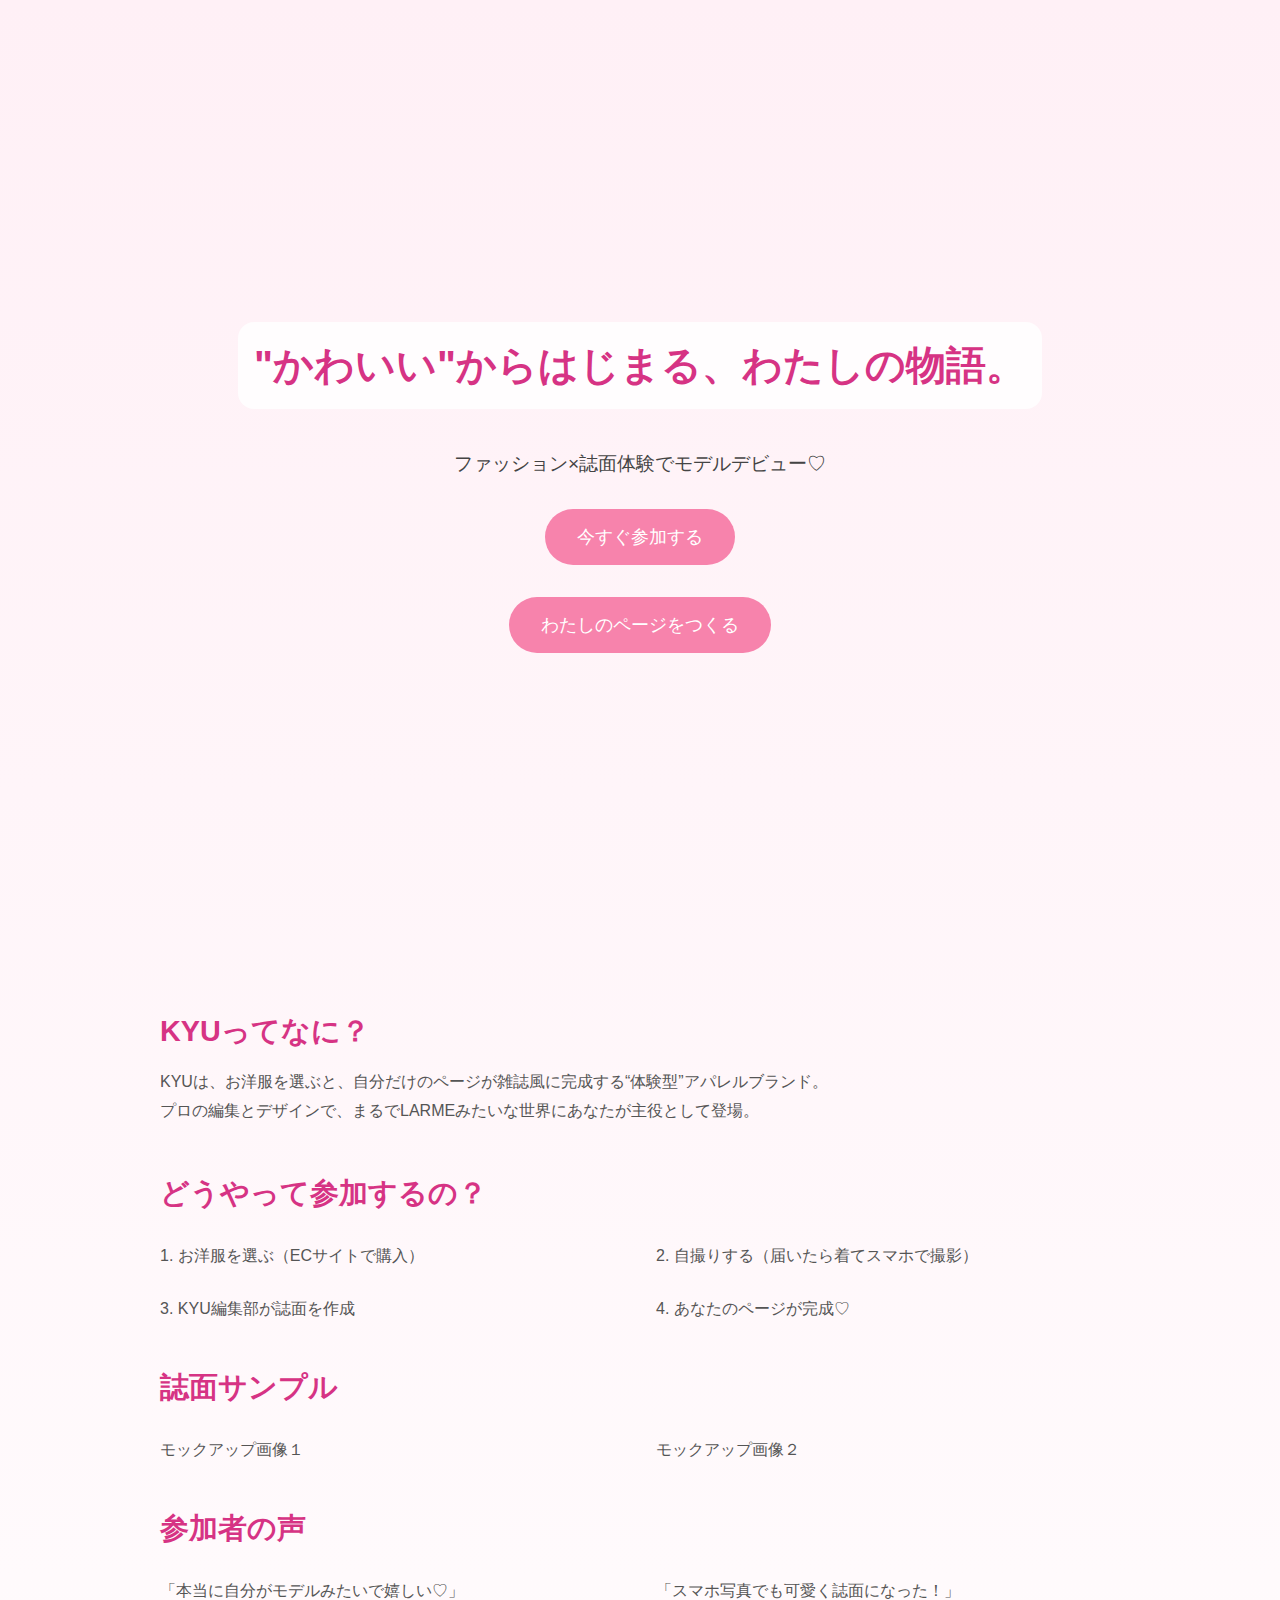
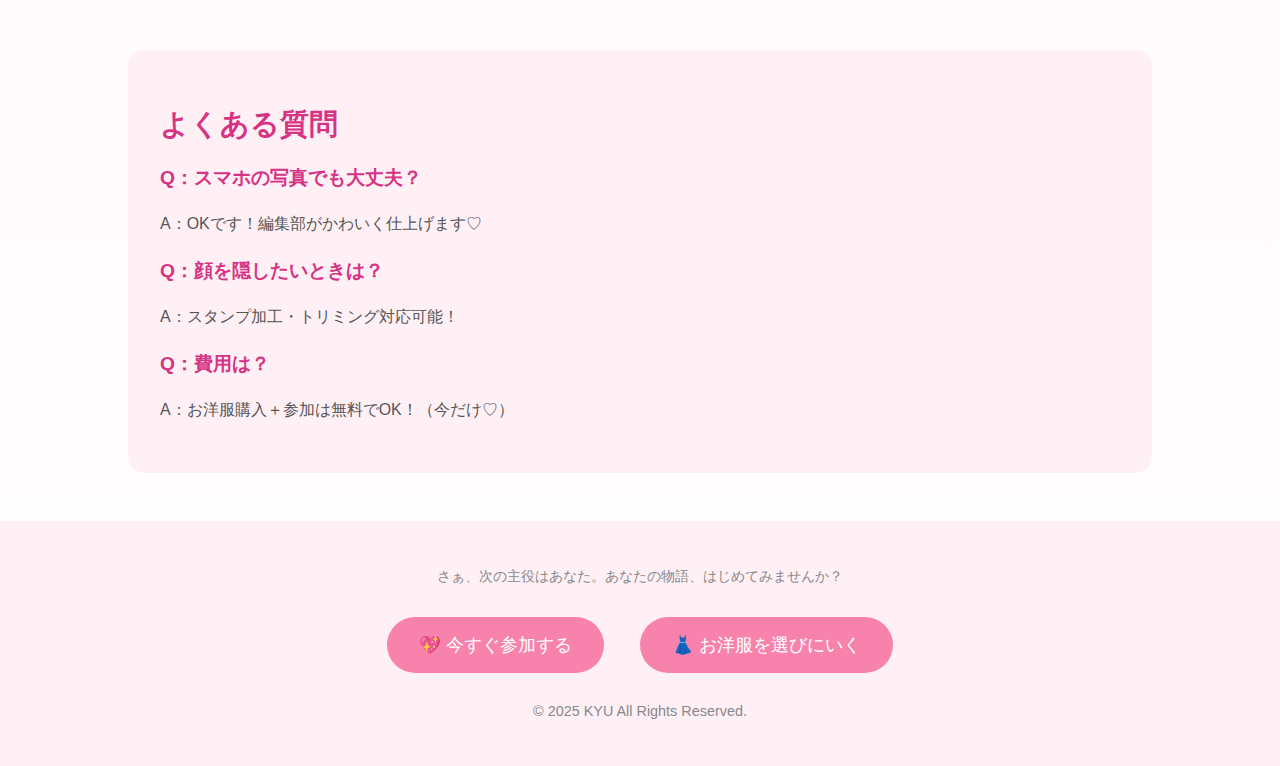
==== index.html @ 5ddc17de "Update index.html" ====
<!DOCTYPE html>
<html lang="ja">
<head>
  <meta charset="UTF-8" />
  <meta name="viewport" content="width=device-width, initial-scale=1.0" />
  <title>KYU - かわいいからはじまる、わたしの物語</title>
  <style>
    body {
      margin: 0;
      font-family: 'Hiragino Maru Gothic ProN', 'Yu Gothic', sans-serif;
      background: linear-gradient(to bottom, #fff0f6, #ffffff);
      color: #555;
    }
    header {
      background: url('https://your-image-url.com/header.jpg') no-repeat center/cover;
      height: 100vh;
      display: flex;
      flex-direction: column;
      justify-content: center;
      align-items: center;
      text-align: center;
      padding: 2rem;
    }
    header h1 {
      font-size: 2.5rem;
      color: #d63384;
      background: rgba(255,255,255,0.8);
      padding: 1rem;
      border-radius: 1rem;
    }
    header p {
      font-size: 1.2rem;
      color: #444;
      margin: 1rem 0;
    }
    .cta-button {
      background: #f783ac;
      border: none;
      color: white;
      font-size: 1.1rem;
      padding: 1rem 2rem;
      border-radius: 30px;
      cursor: pointer;
      margin: 1rem;
    }
    section {
      max-width: 960px;
      margin: 3rem auto;
      padding: 0 1rem;
    }
    section h2 {
      font-size: 1.8rem;
      color: #d63384;
      margin-bottom: 1rem;
    }
    section p {
      line-height: 1.8;
    }
    .steps, .gallery, .voice {
      display: grid;
      grid-template-columns: 1fr 1fr;
      gap: 2rem;
      margin-top: 2rem;
    }
    .faq {
      background: #fff0f6;
      padding: 2rem;
      border-radius: 1rem;
    }
    .faq h3 {
      font-size: 1.2rem;
      color: #d63384;
    }
    footer {
      background: #fff0f6;
      text-align: center;
      padding: 2rem;
      font-size: 0.9rem;
      color: #888;
    }
  </style>
</head>
<body>
  <header>
    <h1>"かわいい"からはじまる、わたしの物語。</h1>
    <p>ファッション×誌面体験でモデルデビュー♡</p>
    <button class="cta-button">今すぐ参加する</button>
    <button class="cta-button">わたしのページをつくる</button>
  </header>

  <section>
    <h2>KYUってなに？</h2>
    <p>KYUは、お洋服を選ぶと、自分だけのページが雑誌風に完成する“体験型”アパレルブランド。<br>
    プロの編集とデザインで、まるでLARMEみたいな世界にあなたが主役として登場。</p>
  </section>

  <section>
    <h2>どうやって参加するの？</h2>
    <div class="steps">
      <div>1. お洋服を選ぶ（ECサイトで購入）</div>
      <div>2. 自撮りする（届いたら着てスマホで撮影）</div>
      <div>3. KYU編集部が誌面を作成</div>
      <div>4. あなたのページが完成♡</div>
    </div>
  </section>

  <section>
    <h2>誌面サンプル</h2>
    <div class="gallery">
      <div>モックアップ画像１</div>
      <div>モックアップ画像２</div>
    </div>
  </section>

  <section>
    <h2>参加者の声</h2>
    <div class="voice">
      <div>「本当に自分がモデルみたいで嬉しい♡」</div>
      <div>「スマホ写真でも可愛く誌面になった！」</div>
    </div>
  </section>

  <section class="faq">
    <h2>よくある質問</h2>
    <h3>Q：スマホの写真でも大丈夫？</h3>
    <p>A：OKです！編集部がかわいく仕上げます♡</p>
    <h3>Q：顔を隠したいときは？</h3>
    <p>A：スタンプ加工・トリミング対応可能！</p>
    <h3>Q：費用は？</h3>
    <p>A：お洋服購入＋参加は無料でOK！（今だけ♡）</p>
  </section>

  <footer>
    <p>さぁ、次の主役はあなた。あなたの物語、はじめてみませんか？</p>
    <button class="cta-button">💖 今すぐ参加する</button>
    <button class="cta-button">👗 お洋服を選びにいく</button>
    <p>&copy; 2025 KYU All Rights Reserved.</p>
  </footer>
</body>
</html>
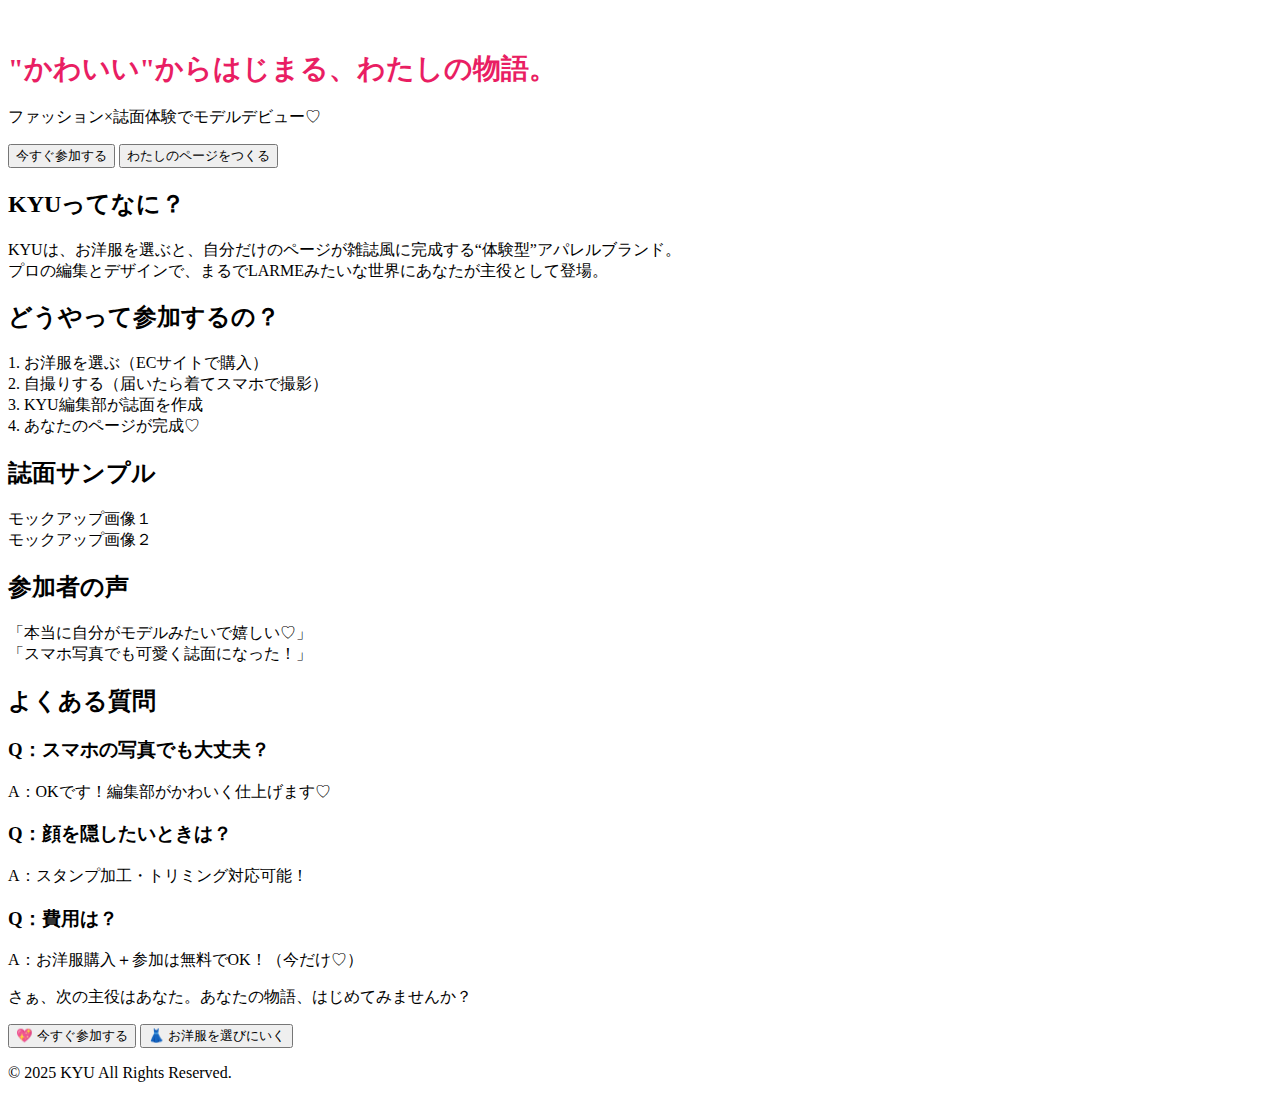
==== commit b660e887: "Update index.html" ====
--- a/index.html
+++ b/index.html
@@ -5,80 +5,52 @@
   <meta name="viewport" content="width=device-width, initial-scale=1.0" />
   <title>KYU - かわいいからはじまる、わたしの物語</title>
   <style>
-    body {
-      margin: 0;
-      font-family: 'Hiragino Maru Gothic ProN', 'Yu Gothic', sans-serif;
-      background: linear-gradient(to bottom, #fff0f6, #ffffff);
-      color: #555;
-    }
-    header {
-      background: url('https://your-image-url.com/header.jpg') no-repeat center/cover;
-      height: 100vh;
-      display: flex;
-      flex-direction: column;
-      justify-content: center;
-      align-items: center;
-      text-align: center;
-      padding: 2rem;
-    }
-    header h1 {
-      font-size: 2.5rem;
-      color: #d63384;
-      background: rgba(255,255,255,0.8);
-      padding: 1rem;
-      border-radius: 1rem;
-    }
-    header p {
-      font-size: 1.2rem;
-      color: #444;
-      margin: 1rem 0;
-    }
-    .cta-button {
-      background: #f783ac;
-      border: none;
-      color: white;
-      font-size: 1.1rem;
-      padding: 1rem 2rem;
-      border-radius: 30px;
-      cursor: pointer;
-      margin: 1rem;
-    }
-    section {
-      max-width: 960px;
-      margin: 3rem auto;
-      padding: 0 1rem;
-    }
-    section h2 {
-      font-size: 1.8rem;
-      color: #d63384;
-      margin-bottom: 1rem;
-    }
-    section p {
-      line-height: 1.8;
-    }
-    .steps, .gallery, .voice {
-      display: grid;
-      grid-template-columns: 1fr 1fr;
-      gap: 2rem;
-      margin-top: 2rem;
-    }
-    .faq {
-      background: #fff0f6;
-      padding: 2rem;
-      border-radius: 1rem;
-    }
-    .faq h3 {
-      font-size: 1.2rem;
-      color: #d63384;
-    }
-    footer {
-      background: #fff0f6;
-      text-align: center;
-      padding: 2rem;
-      font-size: 0.9rem;
-      color: #888;
-    }
-  </style>
+   <style>
+  body {
+    background: linear-gradient(to bottom, #ffeef7, #fff);
+    font-family: "Hiragino Maru Gothic ProN", "Noto Sans JP", sans-serif;
+    color: #555;
+    text-align: center;
+    margin: 0;
+    padding: 0;
+  }
+
+  h1 {
+    color: #e91e63;
+    font-size: 28px;
+    margin-top: 50px;
+    font-weight: bold;
+  }
+
+  .subtitle {
+    font-size: 16px;
+    color: #777;
+    margin-bottom: 30px;
+  }
+
+  .button {
+    background-color: #ff87b7;
+    color: white;
+    border: none;
+    border-radius: 25px;
+    padding: 14px 28px;
+    margin: 10px;
+    font-size: 16px;
+    box-shadow: 0 4px 10px rgba(255, 150, 200, 0.4);
+    cursor: pointer;
+    transition: 0.3s ease;
+  }
+
+  .button:hover {
+    background-color: #ffb6d5;
+  }
+
+  .container {
+    padding: 60px 20px;
+  }
+</style>
+
+
 </head>
 <body>
   <header>
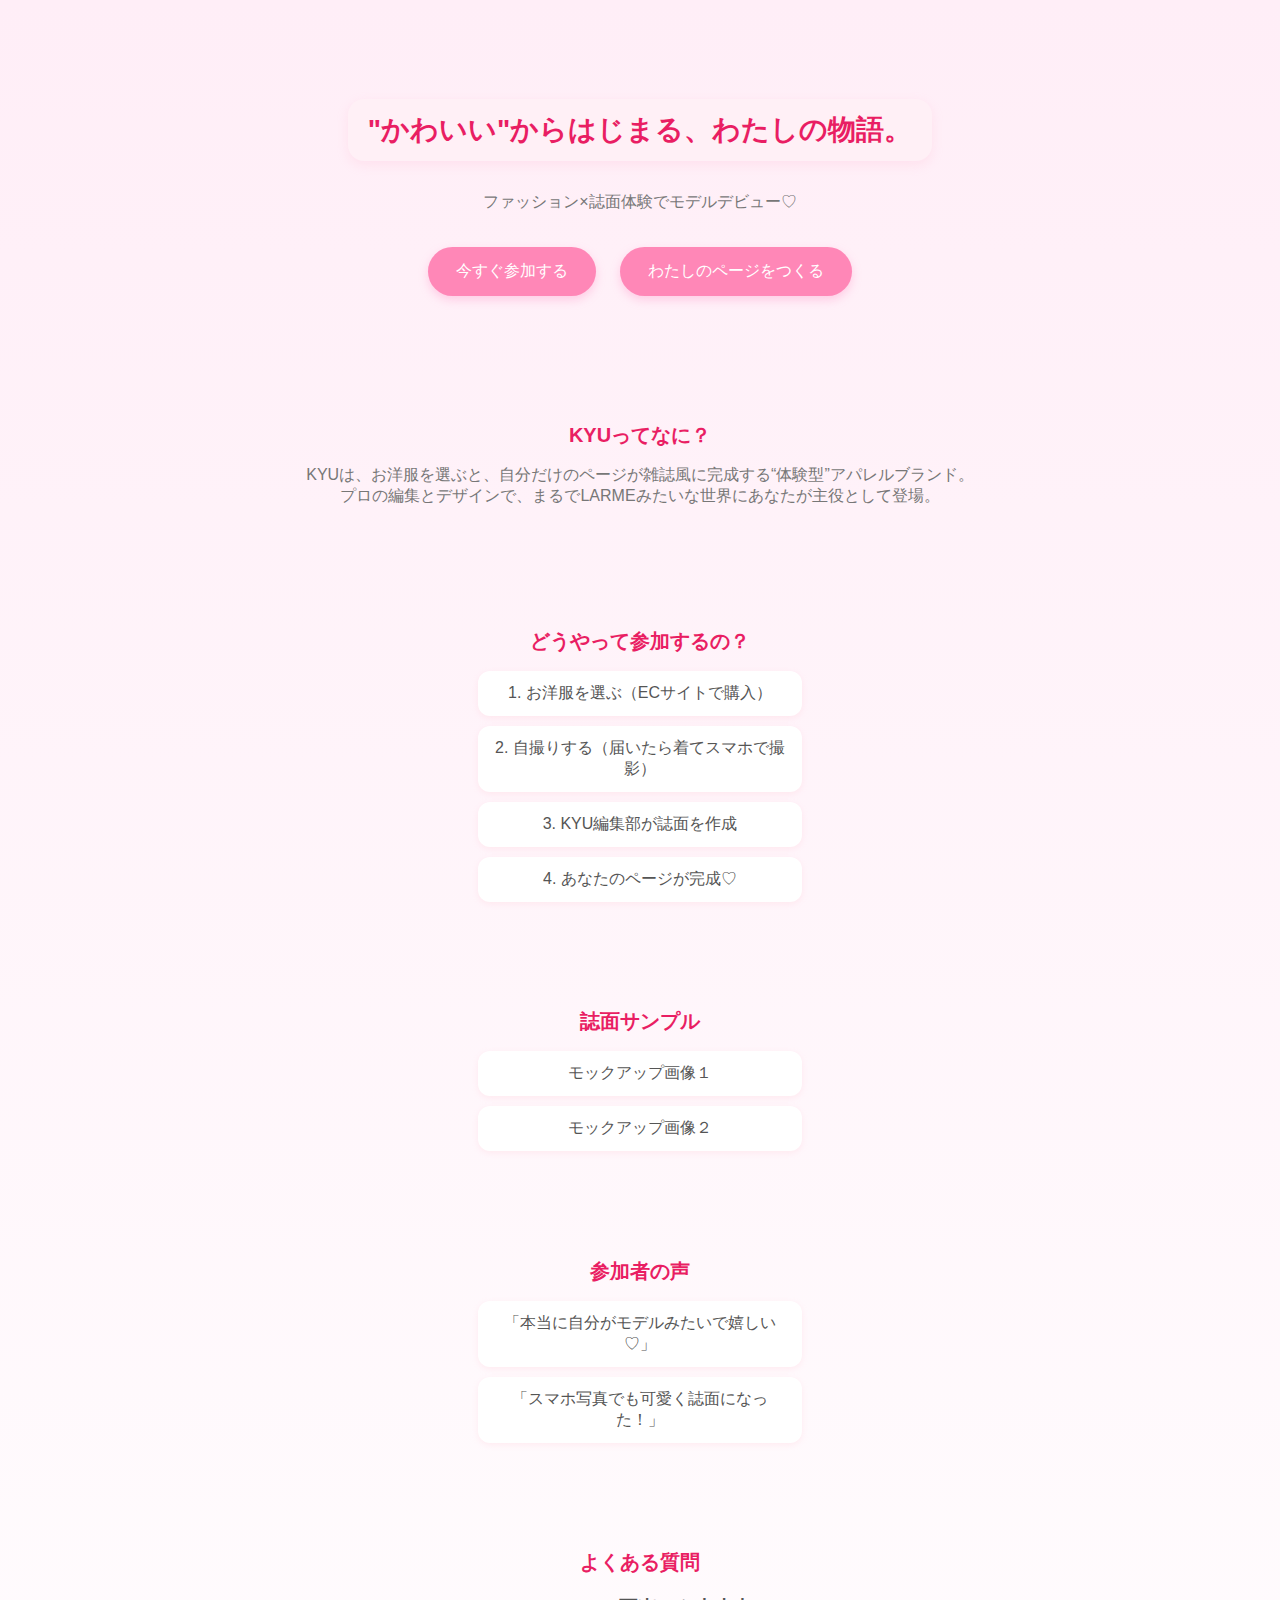
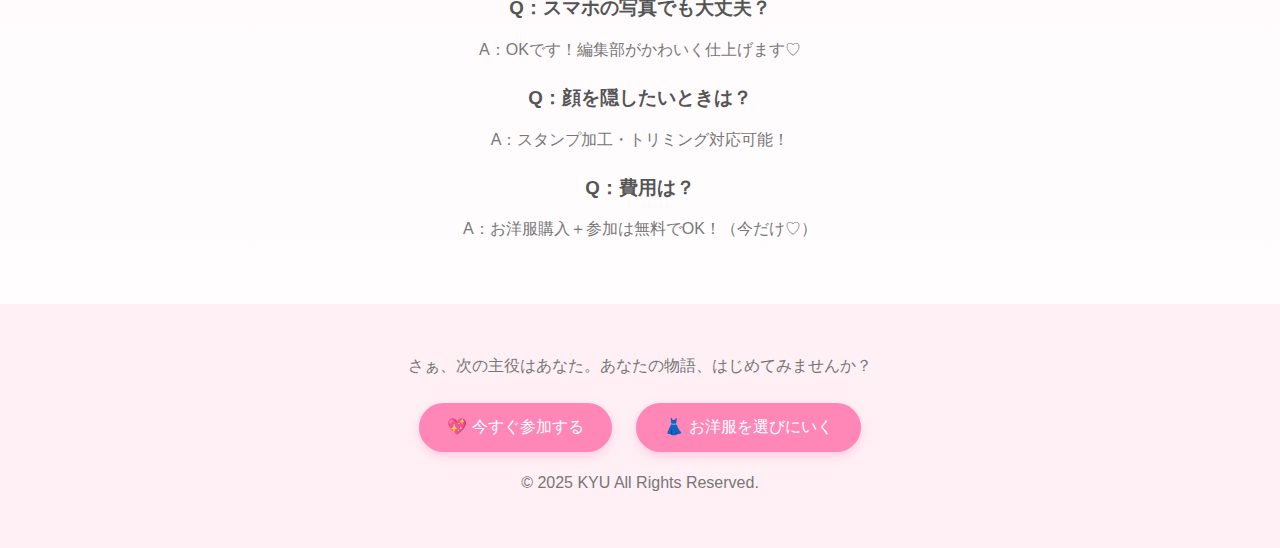
==== commit 5050eb8f: "Update index.html" ====
--- a/index.html
+++ b/index.html
@@ -5,52 +5,82 @@
   <meta name="viewport" content="width=device-width, initial-scale=1.0" />
   <title>KYU - かわいいからはじまる、わたしの物語</title>
   <style>
-   <style>
-  body {
-    background: linear-gradient(to bottom, #ffeef7, #fff);
-    font-family: "Hiragino Maru Gothic ProN", "Noto Sans JP", sans-serif;
-    color: #555;
-    text-align: center;
-    margin: 0;
-    padding: 0;
-  }
+    body {
+      background: linear-gradient(to bottom, #ffeef7, #fff);
+      font-family: "Hiragino Maru Gothic ProN", "Noto Sans JP", sans-serif;
+      color: #555;
+      text-align: center;
+      margin: 0;
+      padding: 0;
+    }
 
-  h1 {
-    color: #e91e63;
-    font-size: 28px;
-    margin-top: 50px;
-    font-weight: bold;
-  }
+    header {
+      padding: 80px 20px 60px;
+    }
 
-  .subtitle {
-    font-size: 16px;
-    color: #777;
-    margin-bottom: 30px;
-  }
+    h1 {
+      color: #e91e63;
+      font-size: 28px;
+      background: #fff0f6;
+      display: inline-block;
+      padding: 12px 20px;
+      border-radius: 16px;
+      box-shadow: 0 4px 12px rgba(255, 170, 200, 0.2);
+    }
 
-  .button {
-    background-color: #ff87b7;
-    color: white;
-    border: none;
-    border-radius: 25px;
-    padding: 14px 28px;
-    margin: 10px;
-    font-size: 16px;
-    box-shadow: 0 4px 10px rgba(255, 150, 200, 0.4);
-    cursor: pointer;
-    transition: 0.3s ease;
-  }
+    p {
+      font-size: 16px;
+      color: #777;
+      margin: 12px 0 24px;
+    }
 
-  .button:hover {
-    background-color: #ffb6d5;
-  }
+    .cta-button {
+      background-color: #ff87b7;
+      color: white;
+      border: none;
+      border-radius: 25px;
+      padding: 14px 28px;
+      margin: 10px;
+      font-size: 16px;
+      box-shadow: 0 4px 10px rgba(255, 150, 200, 0.4);
+      cursor: pointer;
+      transition: 0.3s ease;
+    }
 
-  .container {
-    padding: 60px 20px;
-  }
-</style>
+    .cta-button:hover {
+      background-color: #ffb6d5;
+    }
 
+    section {
+      padding: 40px 20px;
+    }
 
+    h2 {
+      font-size: 20px;
+      color: #e91e63;
+      margin-bottom: 16px;
+    }
+
+    .steps div,
+    .gallery div,
+    .voice div {
+      background: #fff;
+      margin: 10px auto;
+      max-width: 300px;
+      padding: 12px;
+      border-radius: 12px;
+      box-shadow: 0 2px 6px rgba(255, 182, 193, 0.2);
+    }
+
+    footer {
+      background: #fff0f5;
+      padding: 40px 20px;
+    }
+
+    footer p {
+      margin-bottom: 16px;
+    }
+  </style>
 </head>
 <body>
   <header>
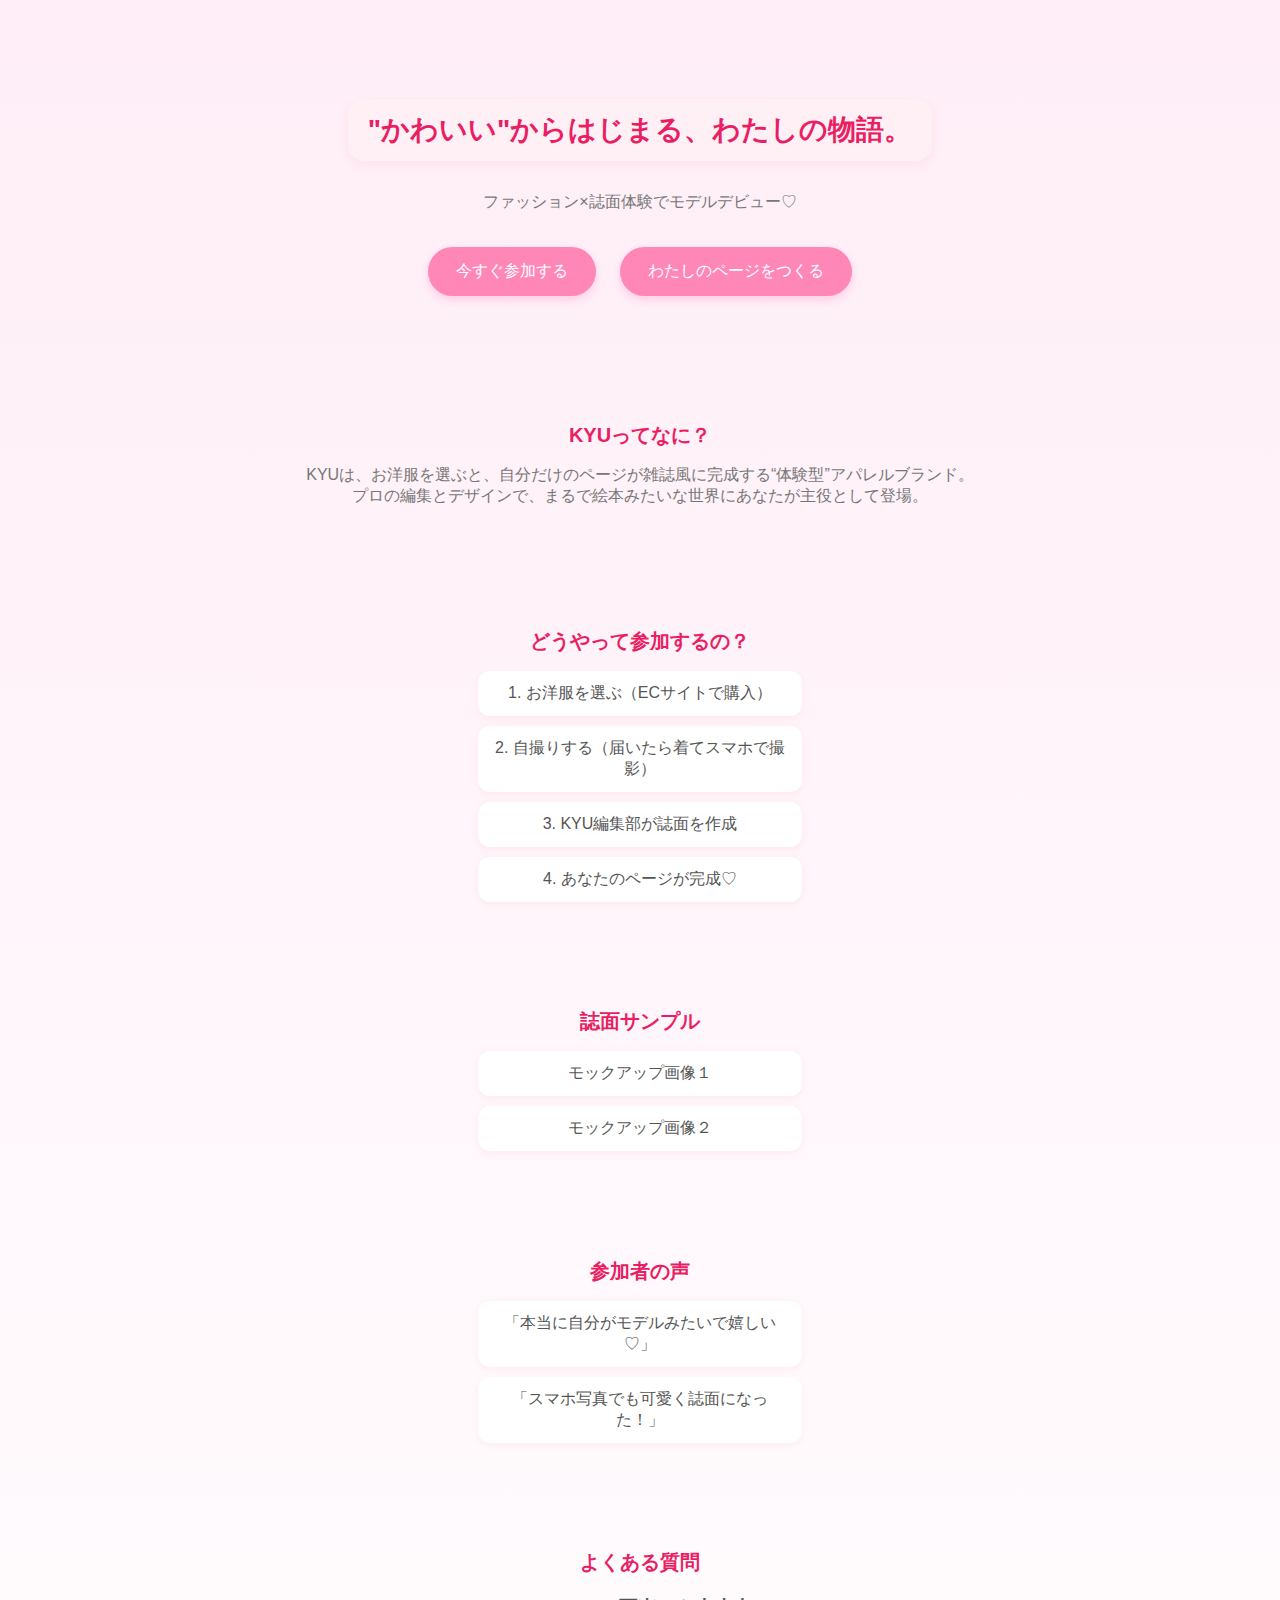
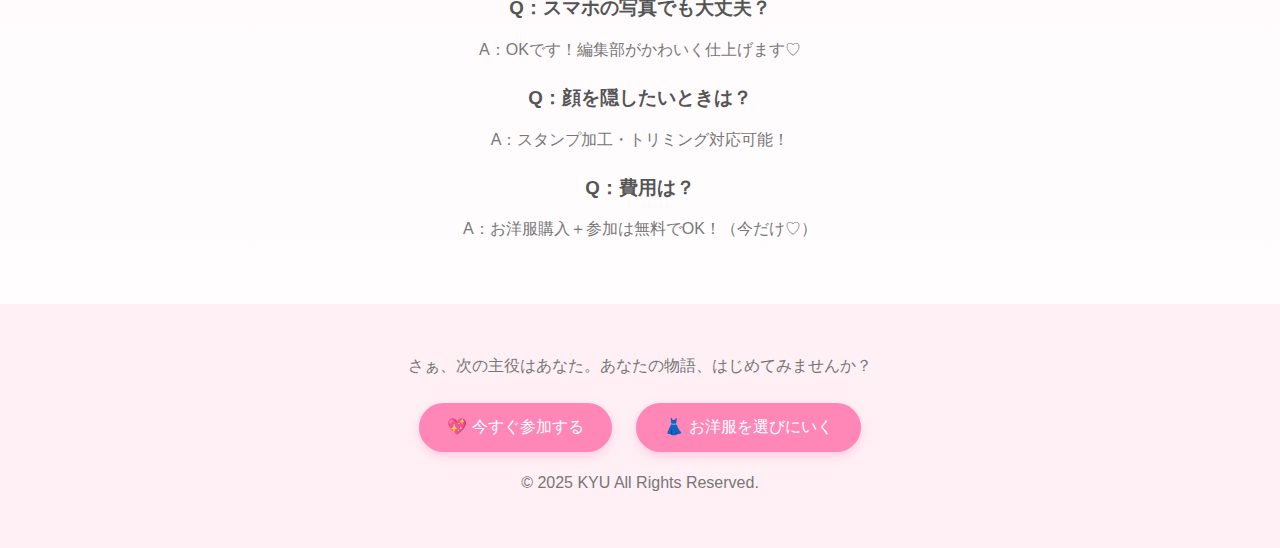
==== commit 69a76f78: "Update index.html" ====
--- a/index.html
+++ b/index.html
@@ -90,11 +90,16 @@
     <button class="cta-button">わたしのページをつくる</button>
   </header>
 
-  <section>
+  <section class="about-section">
+  <div class="about-box">
     <h2>KYUってなに？</h2>
-    <p>KYUは、お洋服を選ぶと、自分だけのページが雑誌風に完成する“体験型”アパレルブランド。<br>
-    プロの編集とデザインで、まるでLARMEみたいな世界にあなたが主役として登場。</p>
-  </section>
+    <p>
+      KYUは、お洋服を選ぶと、自分だけのページが雑誌風に完成する“体験型”アパレルブランド。<br />
+      プロの編集とデザインで、まるで絵本みたいな世界にあなたが主役として登場。
+    </p>
+  </div>
+</section>
+
 
   <section>
     <h2>どうやって参加するの？</h2>
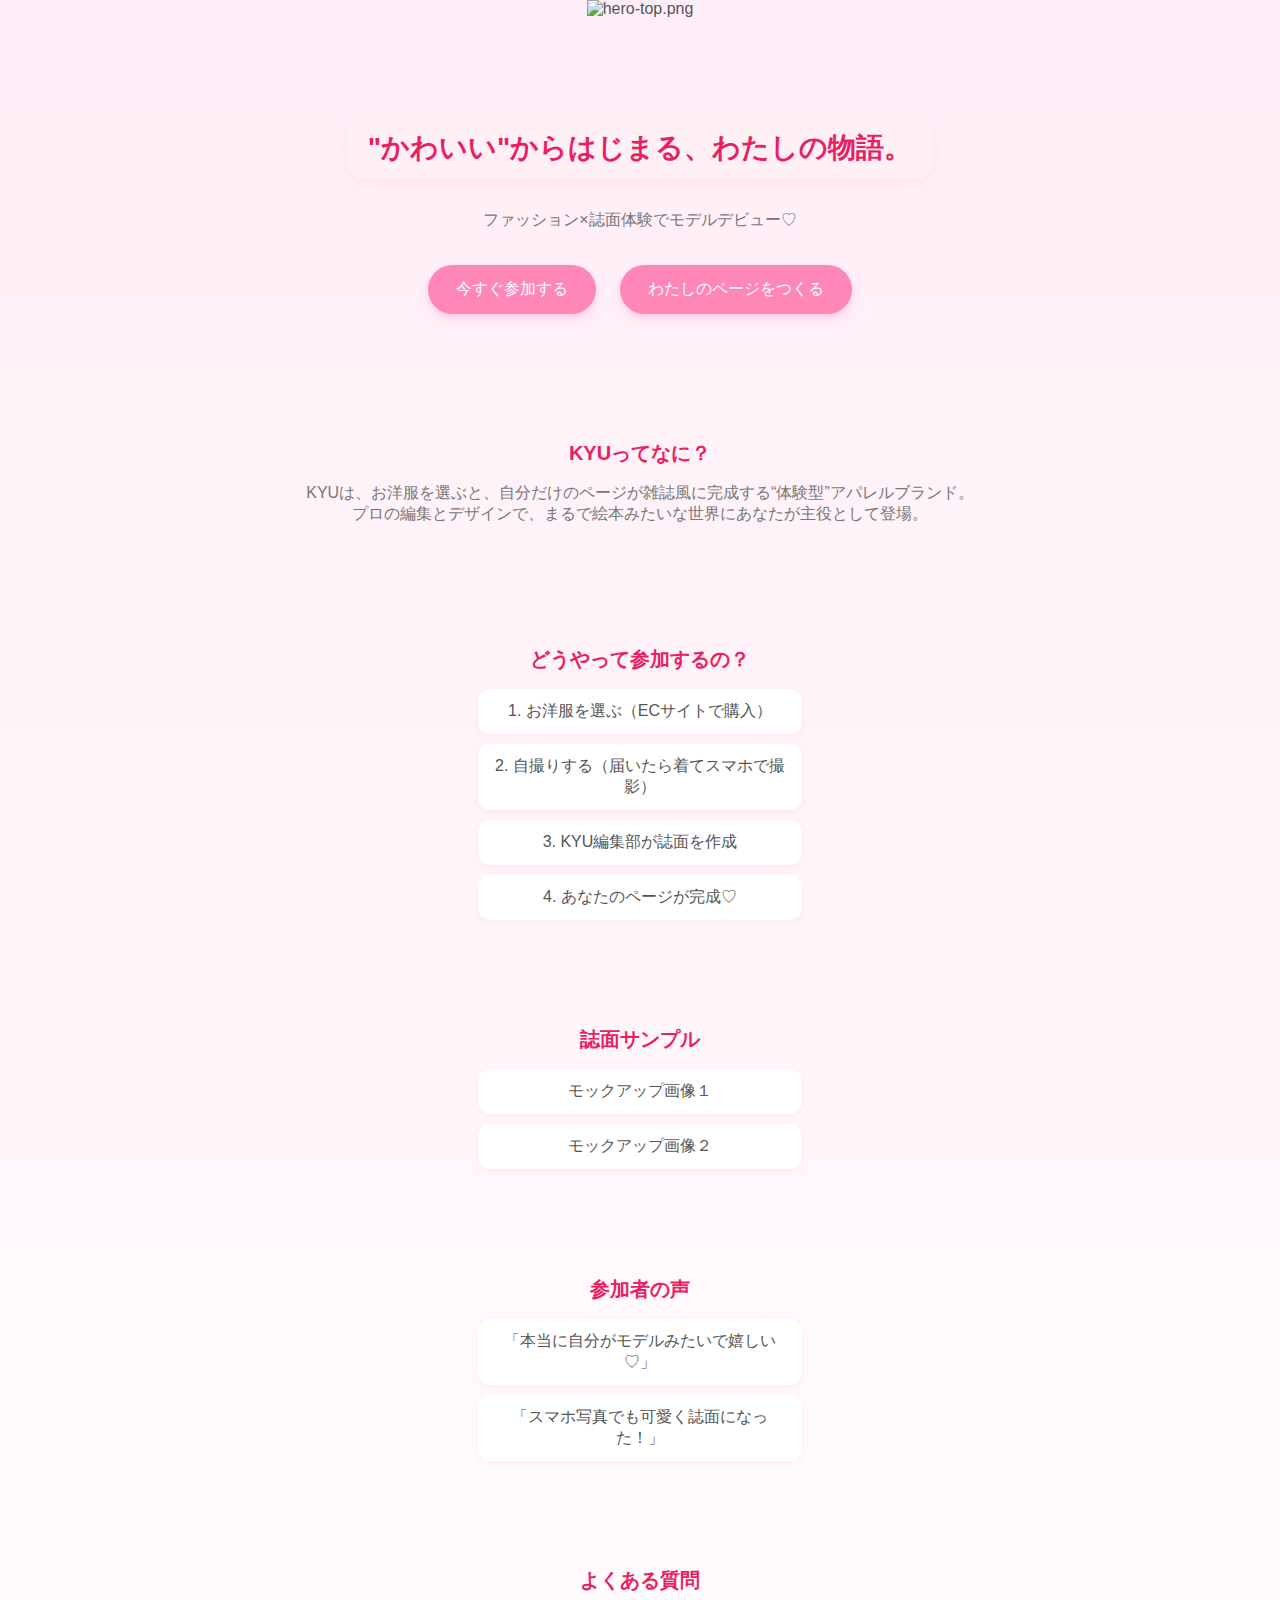
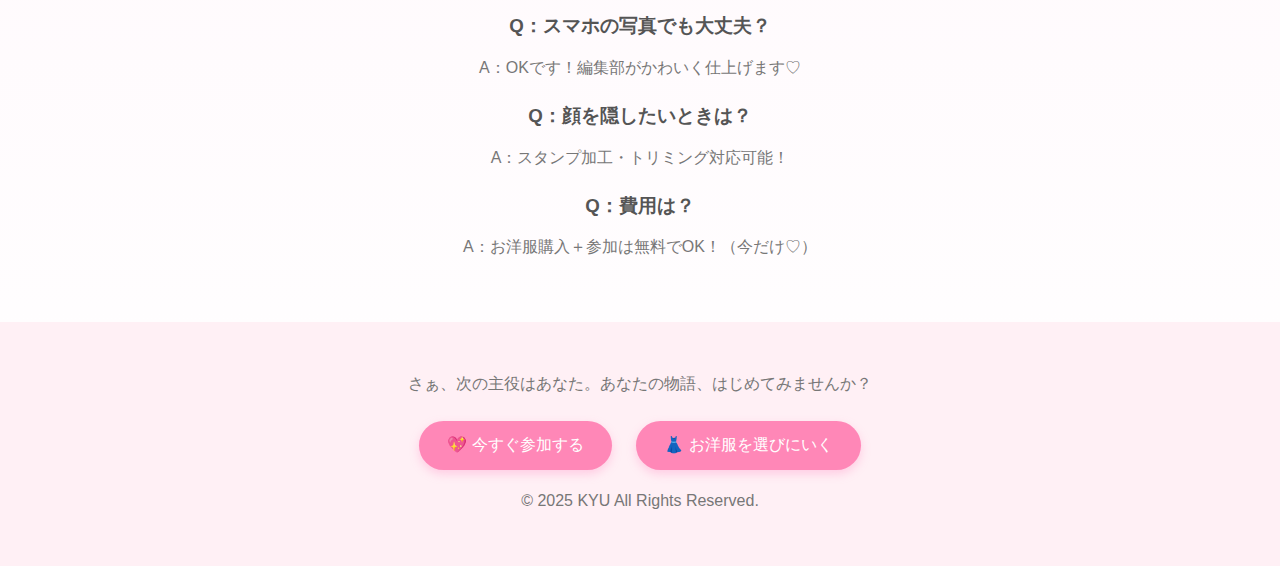
==== commit 087c7458: "Update index.html" ====
--- a/index.html
+++ b/index.html
@@ -83,6 +83,11 @@
   </style>
 </head>
 <body>
+
+<div class="hero-banner">
+  <img src="images/hero-top.png" alt="hero-top.png" class="hero-img">
+</div>
+
   <header>
     <h1>"かわいい"からはじまる、わたしの物語。</h1>
     <p>ファッション×誌面体験でモデルデビュー♡</p>
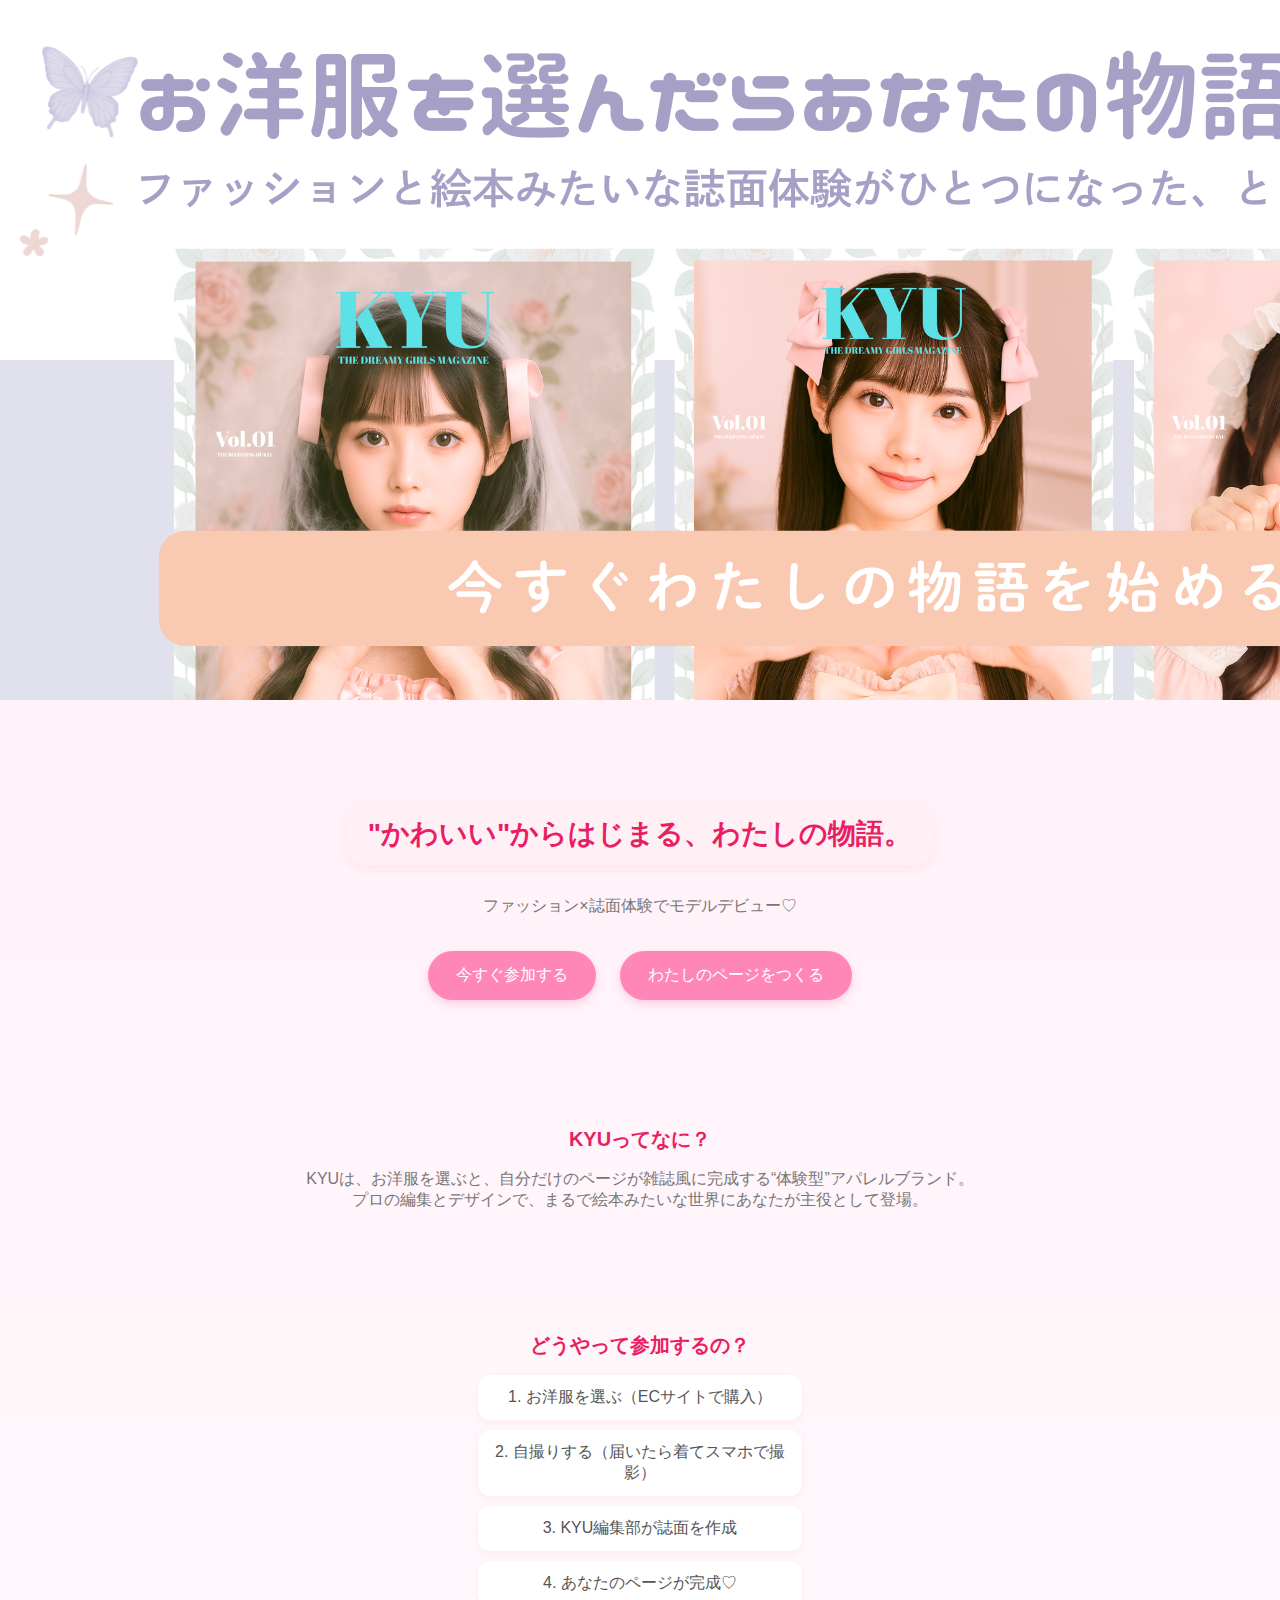
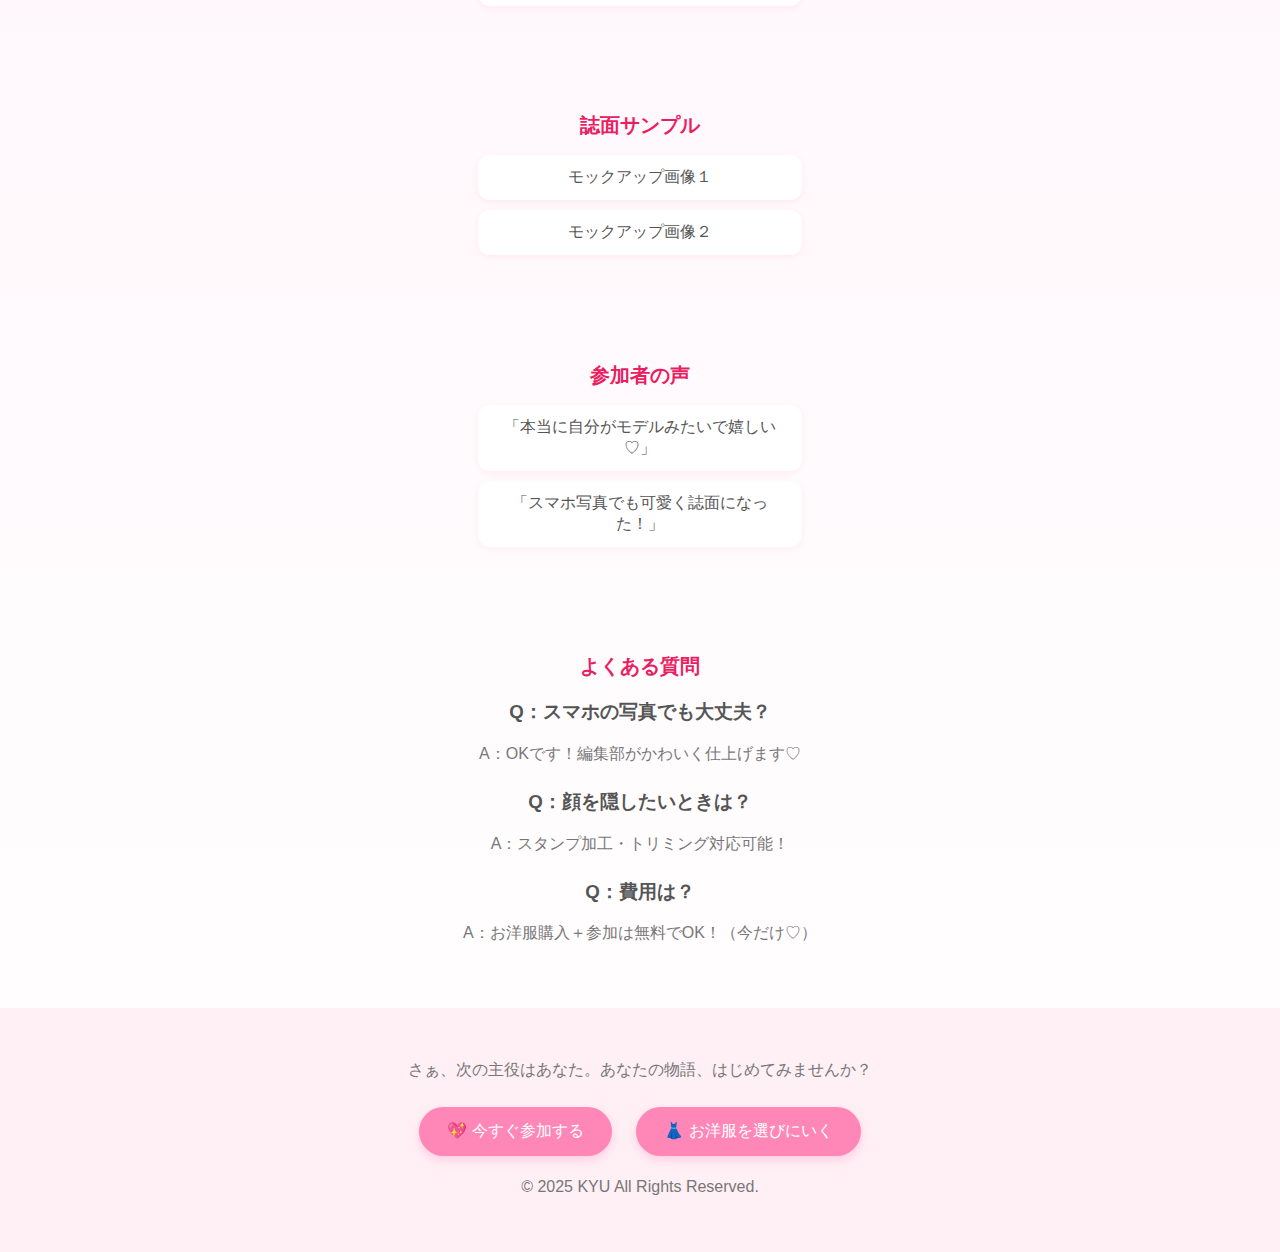
==== commit 5d552bcf: "Update index.html" ====
--- a/index.html
+++ b/index.html
@@ -85,8 +85,7 @@
 <body>
 
 <div class="hero-banner">
-  <img src="images/hero-top.png" alt="hero-top.png" class="hero-img">
-</div>
+ <img src="hero-top.png" alt="お洋服を選んだらあなたの物語が始まる" class="hero-img">
 
   <header>
     <h1>"かわいい"からはじまる、わたしの物語。</h1>
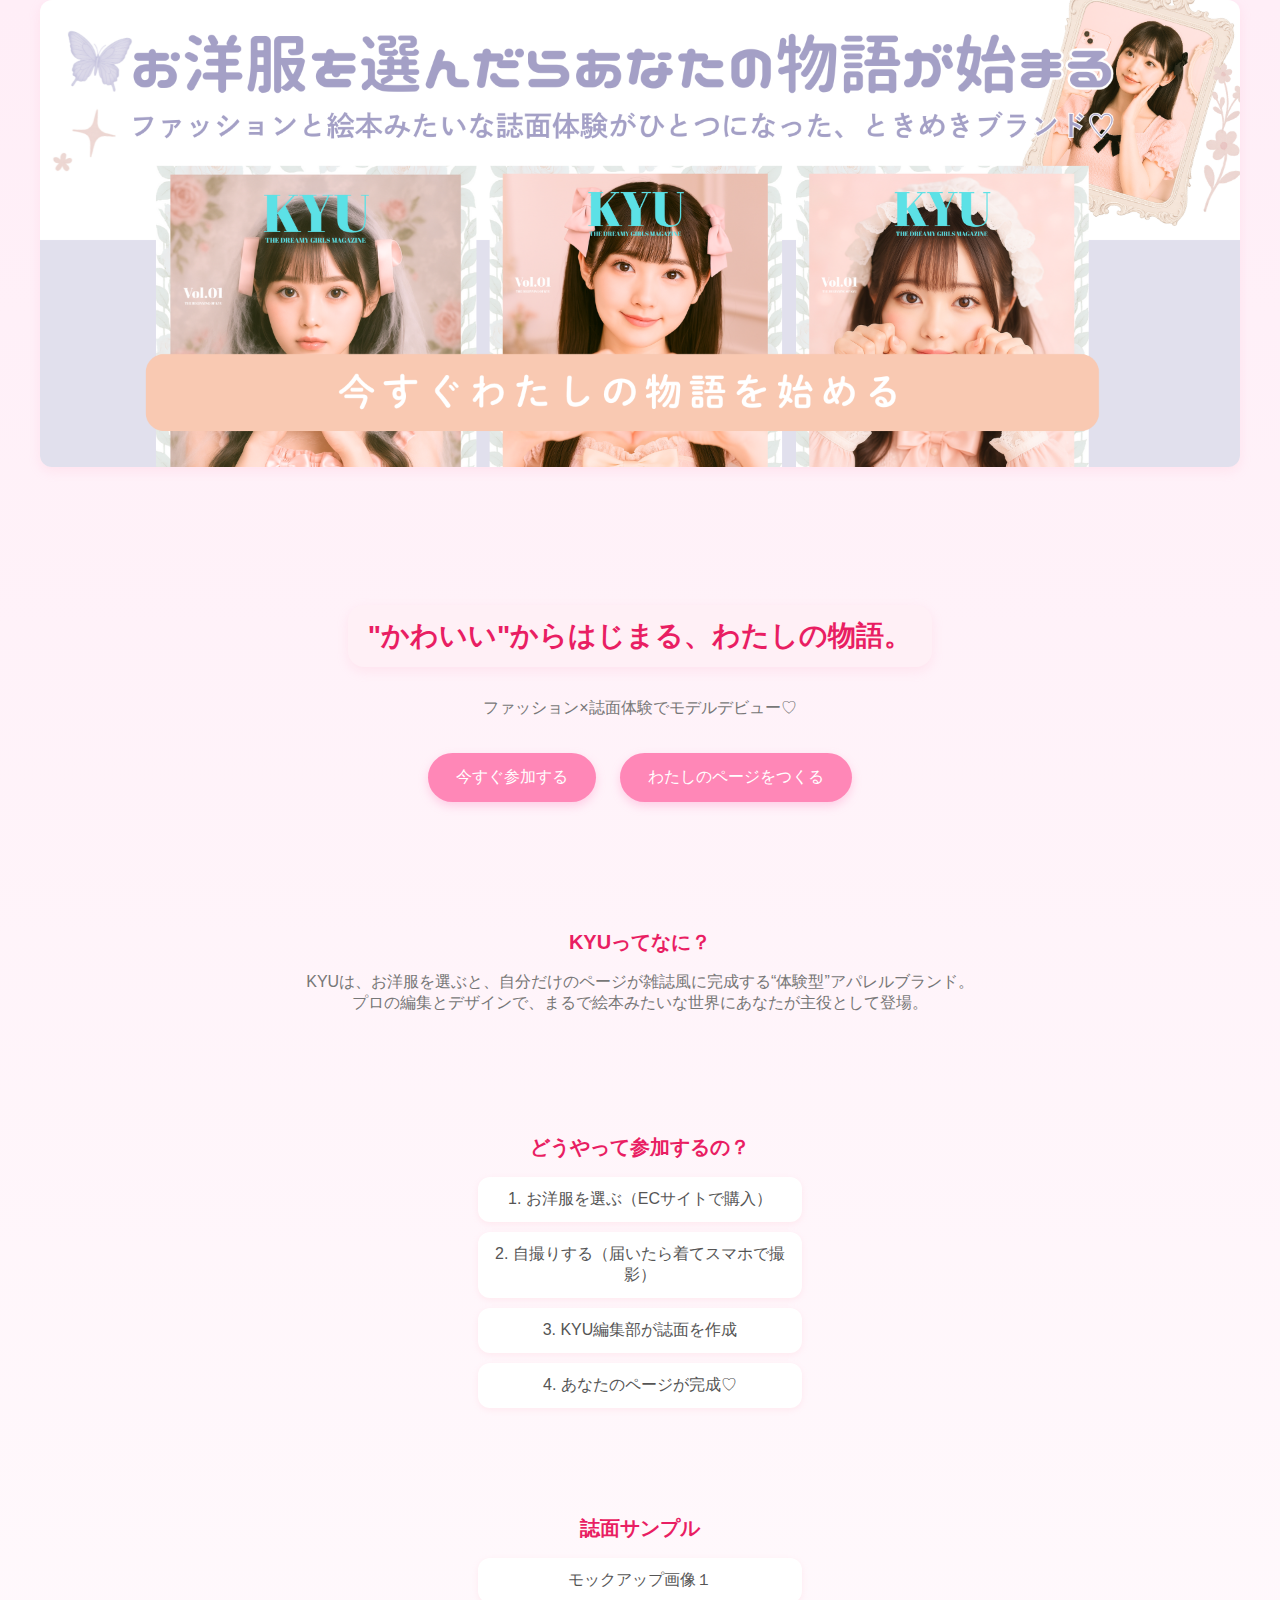
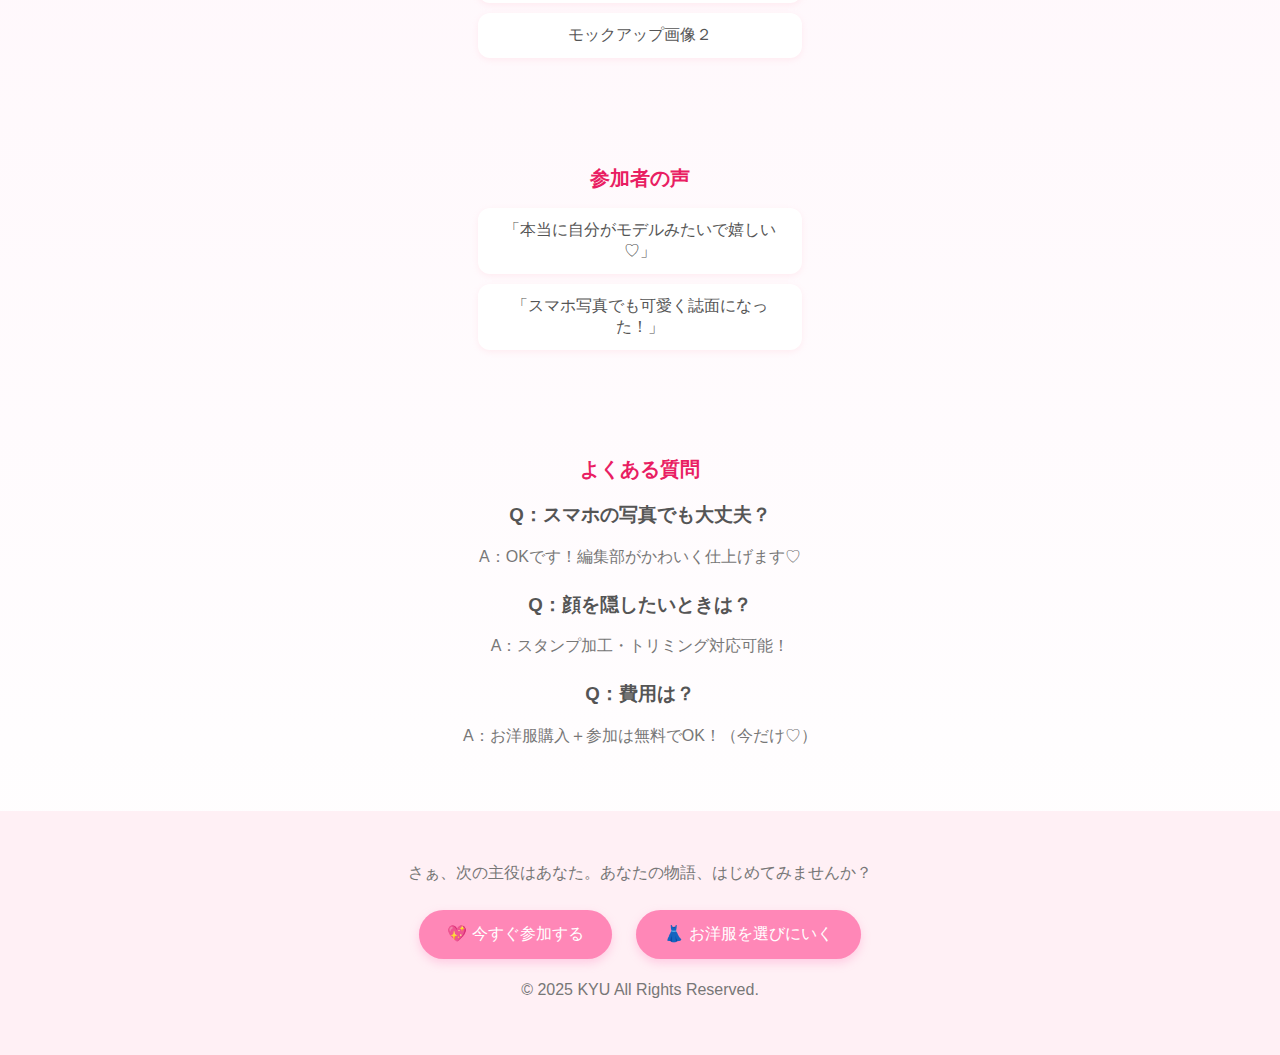
==== commit b51e4cd6: "Update index.html" ====
--- a/index.html
+++ b/index.html
@@ -5,6 +5,17 @@
   <meta name="viewport" content="width=device-width, initial-scale=1.0" />
   <title>KYU - かわいいからはじまる、わたしの物語</title>
   <style>
+
+.hero-img {
+  width: 100%;
+  max-width: 1200px;
+  height: auto;
+  display: block;
+  margin: 0 auto 40px;
+  border-radius: 12px;
+  box-shadow: 0 4px 12px rgba(255, 170, 200, 0.2);
+}
+
     body {
       background: linear-gradient(to bottom, #ffeef7, #fff);
       font-family: "Hiragino Maru Gothic ProN", "Noto Sans JP", sans-serif;
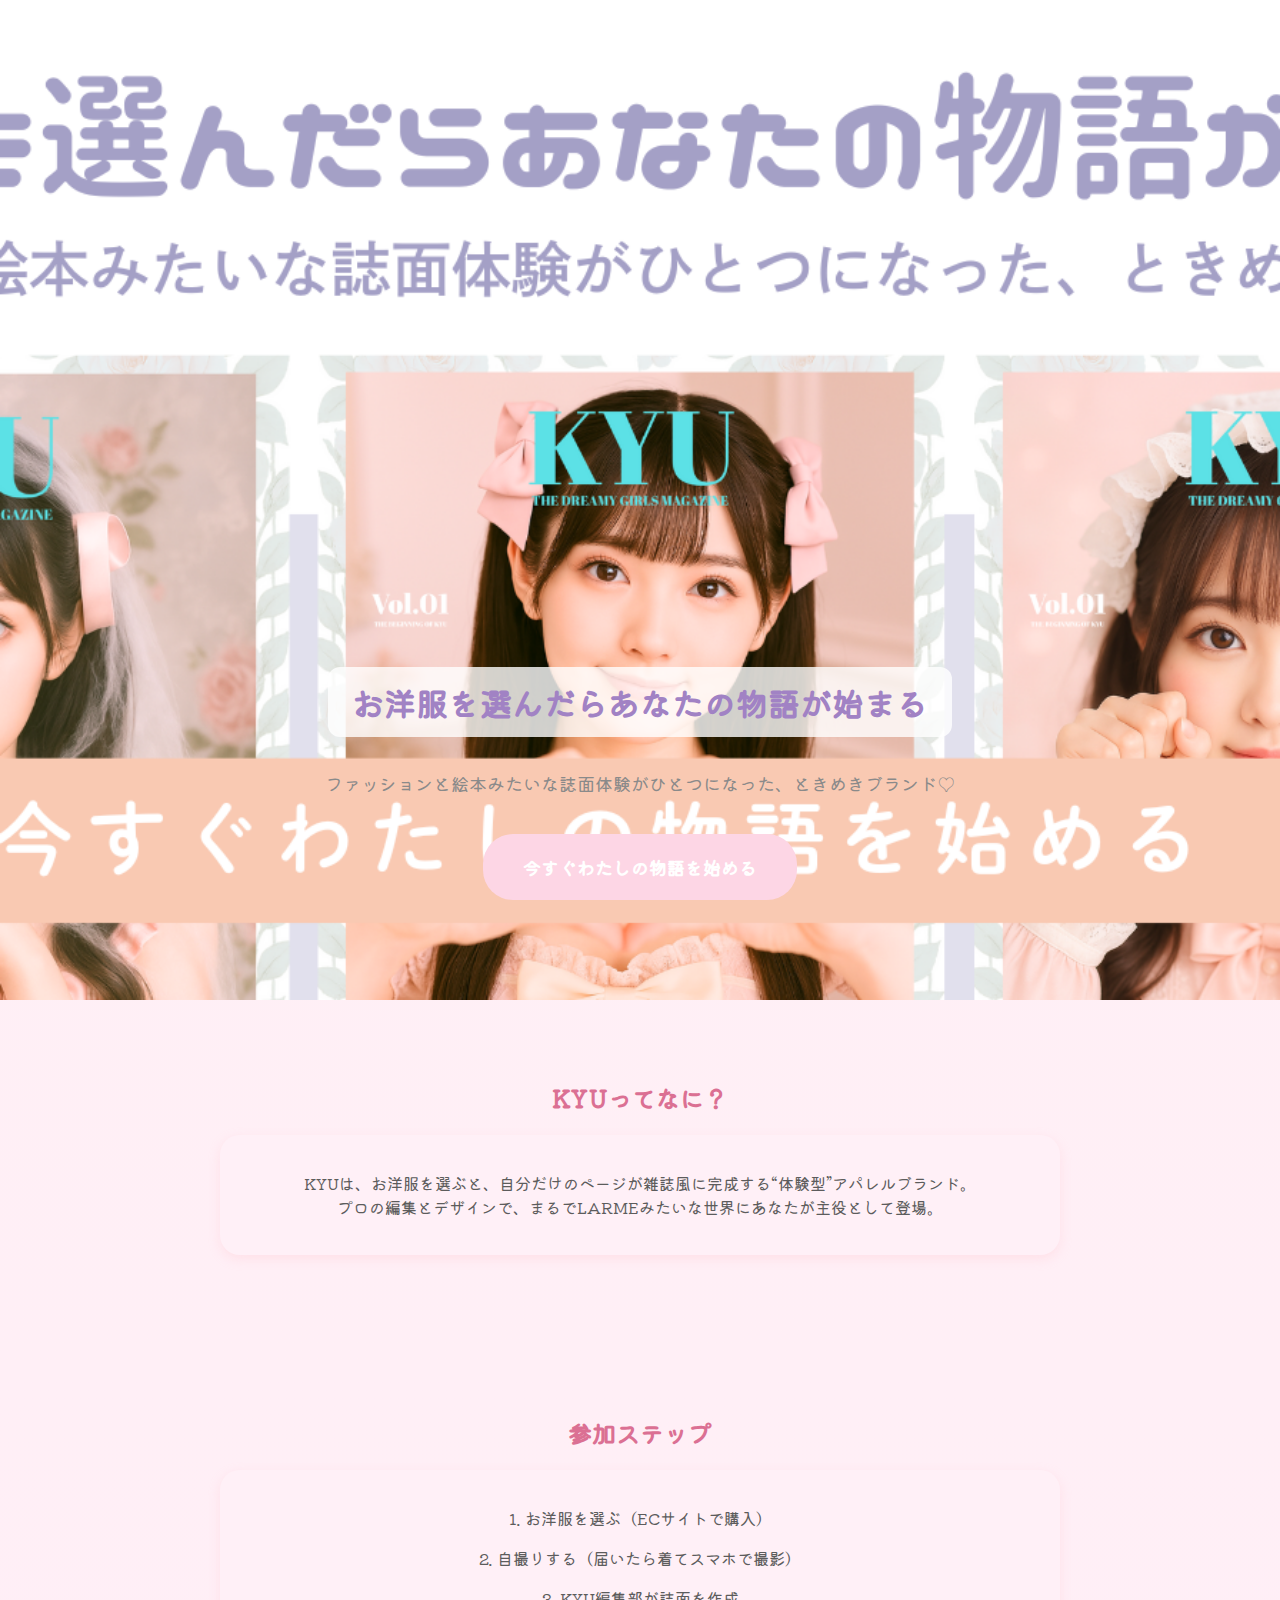
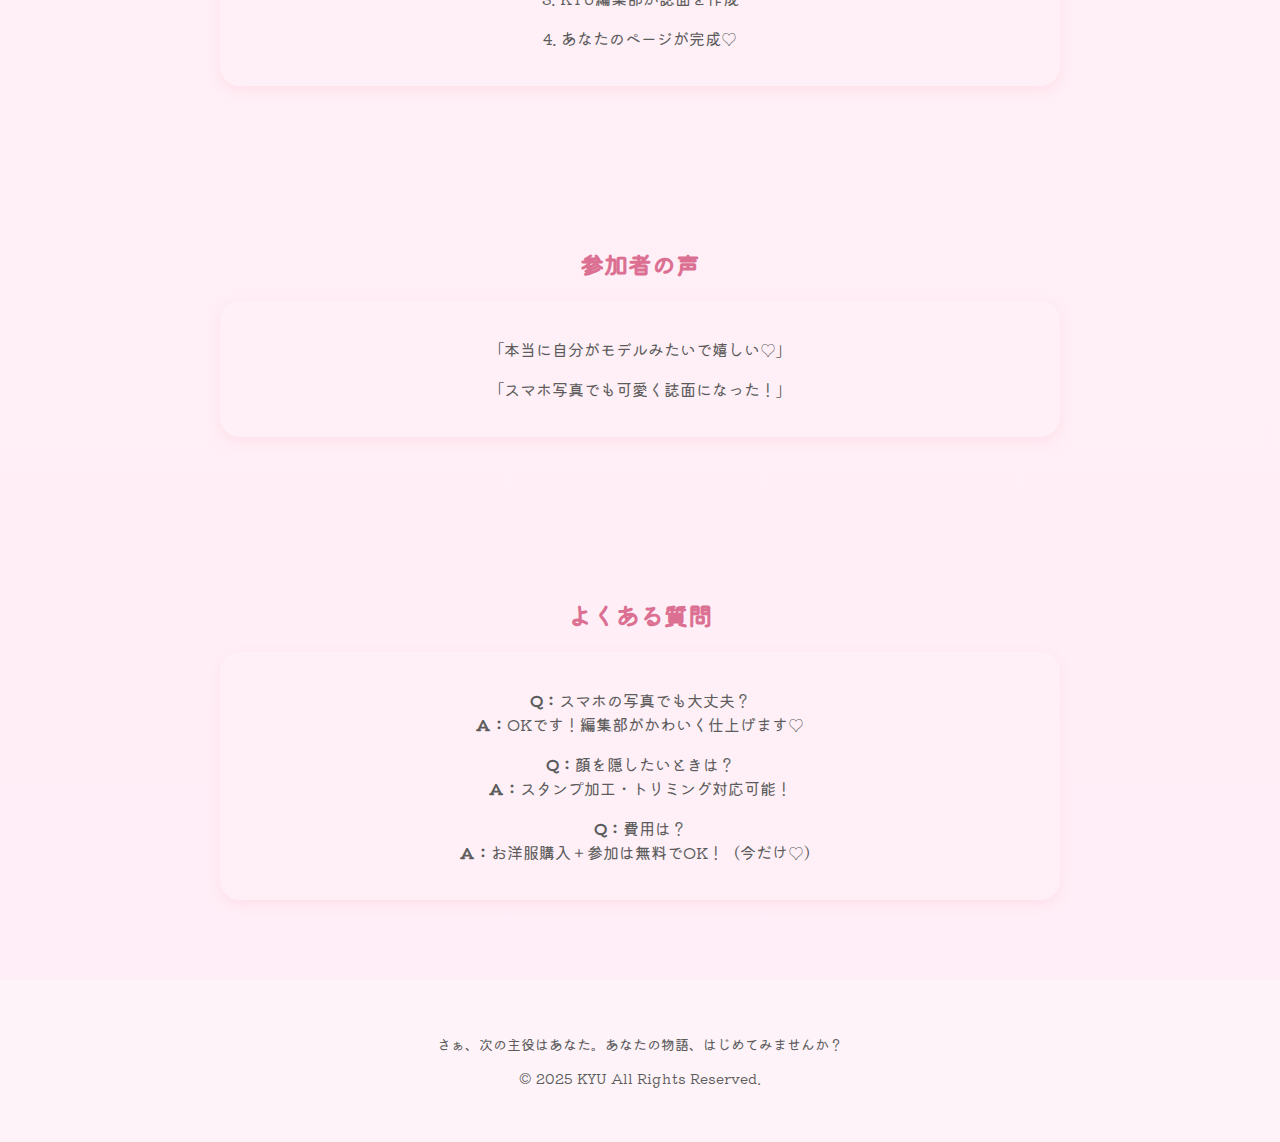
==== commit a9af2ef5: "Update index.html" ====
--- a/index.html
+++ b/index.html
@@ -1,161 +1,122 @@
 <!DOCTYPE html>
 <html lang="ja">
 <head>
-  <meta charset="UTF-8" />
-  <meta name="viewport" content="width=device-width, initial-scale=1.0" />
-  <title>KYU - かわいいからはじまる、わたしの物語</title>
+  <meta charset="UTF-8">
+  <meta name="viewport" content="width=device-width, initial-scale=1.0">
+  <title>KYU - "かわいい"からはじまる、わたしの物語</title>
+  <link rel="stylesheet" href="style.css">
+  <link href="https://fonts.googleapis.com/css2?family=Kiwi+Maru&display=swap" rel="stylesheet">
   <style>
-
-.hero-img {
-  width: 100%;
-  max-width: 1200px;
-  height: auto;
-  display: block;
-  margin: 0 auto 40px;
-  border-radius: 12px;
-  box-shadow: 0 4px 12px rgba(255, 170, 200, 0.2);
-}
-
     body {
-      background: linear-gradient(to bottom, #ffeef7, #fff);
-      font-family: "Hiragino Maru Gothic ProN", "Noto Sans JP", sans-serif;
-      color: #555;
-      text-align: center;
       margin: 0;
       padding: 0;
+      font-family: 'Kiwi Maru', 'Hiragino Maru Gothic ProN', sans-serif;
+      background-color: #fff9fb;
+      color: #5c5c5c;
     }
-
-    header {
-      padding: 80px 20px 60px;
+    .hero {
+      background: url('hero-top.png') no-repeat center top;
+      background-size: cover;
+      height: 100vh;
+      display: flex;
+      flex-direction: column;
+      justify-content: flex-end;
+      align-items: center;
+      text-align: center;
+      padding-bottom: 100px;
     }
-
-    h1 {
-      color: #e91e63;
-      font-size: 28px;
-      background: #fff0f6;
+    .hero h1 {
+      font-size: 32px;
+      color: #a182c4;
+      background-color: rgba(255,255,255,0.8);
+      padding: 12px 24px;
+      border-radius: 12px;
+    }
+    .hero p {
+      margin-top: 12px;
+      font-size: 18px;
+      color: #8a8a8a;
+    }
+    .cta {
+      background-color: #fdd6e5;
+      padding: 20px 40px;
+      border-radius: 30px;
+      color: #fff;
+      font-weight: bold;
+      font-size: 18px;
+      margin-top: 20px;
+      text-decoration: none;
       display: inline-block;
-      padding: 12px 20px;
-      border-radius: 16px;
-      box-shadow: 0 4px 12px rgba(255, 170, 200, 0.2);
     }
-
-    p {
-      font-size: 16px;
-      color: #777;
-      margin: 12px 0 24px;
+    section {
+      padding: 60px 20px;
+      text-align: center;
     }
-
-    .cta-button {
-      background-color: #ff87b7;
-      color: white;
-      border: none;
-      border-radius: 25px;
-      padding: 14px 28px;
-      margin: 10px;
-      font-size: 16px;
-      box-shadow: 0 4px 10px rgba(255, 150, 200, 0.4);
-      cursor: pointer;
-      transition: 0.3s ease;
-    }
-
-    .cta-button:hover {
-      background-color: #ffb6d5;
-    }
-
-    section {
-      padding: 40px 20px;
-    }
-
     h2 {
-      font-size: 20px;
-      color: #e91e63;
+      color: #db7093;
+      font-size: 24px;
       margin-bottom: 16px;
     }
-
-    .steps div,
-    .gallery div,
-    .voice div {
-      background: #fff;
-      margin: 10px auto;
-      max-width: 300px;
-      padding: 12px;
-      border-radius: 12px;
-      box-shadow: 0 2px 6px rgba(255, 182, 193, 0.2);
+    .step-box, .voice-box, .faq-box {
+      background-color: #fff0f7;
+      margin: 20px auto;
+      padding: 20px;
+      max-width: 800px;
+      border-radius: 20px;
+      box-shadow: 0 4px 12px rgba(255, 192, 203, 0.3);
     }
-
     footer {
-      background: #fff0f5;
-      padding: 40px 20px;
-    }
-
-    footer p {
-      margin-bottom: 16px;
+      background: #fef3f8;
+      padding: 40px;
+      text-align: center;
+      font-size: 14px;
     }
   </style>
 </head>
 <body>
-
-<div class="hero-banner">
- <img src="hero-top.png" alt="お洋服を選んだらあなたの物語が始まる" class="hero-img">
-
-  <header>
-    <h1>"かわいい"からはじまる、わたしの物語。</h1>
-    <p>ファッション×誌面体験でモデルデビュー♡</p>
-    <button class="cta-button">今すぐ参加する</button>
-    <button class="cta-button">わたしのページをつくる</button>
-  </header>
-
-  <section class="about-section">
-  <div class="about-box">
-    <h2>KYUってなに？</h2>
-    <p>
-      KYUは、お洋服を選ぶと、自分だけのページが雑誌風に完成する“体験型”アパレルブランド。<br />
-      プロの編集とデザインで、まるで絵本みたいな世界にあなたが主役として登場。
-    </p>
+  <div class="hero">
+    <h1>お洋服を選んだらあなたの物語が始まる</h1>
+    <p>ファッションと絵本みたいな誌面体験がひとつになった、ときめきブランド♡</p>
+    <a href="#" class="cta">今すぐわたしの物語を始める</a>
   </div>
-</section>
-
 
   <section>
-    <h2>どうやって参加するの？</h2>
-    <div class="steps">
-      <div>1. お洋服を選ぶ（ECサイトで購入）</div>
-      <div>2. 自撮りする（届いたら着てスマホで撮影）</div>
-      <div>3. KYU編集部が誌面を作成</div>
-      <div>4. あなたのページが完成♡</div>
+    <h2>KYUってなに？</h2>
+    <div class="step-box">
+      <p>KYUは、お洋服を選ぶと、自分だけのページが雑誌風に完成する“体験型”アパレルブランド。<br>
+        プロの編集とデザインで、まるでLARMEみたいな世界にあなたが主役として登場。</p>
     </div>
   </section>
 
   <section>
-    <h2>誌面サンプル</h2>
-    <div class="gallery">
-      <div>モックアップ画像１</div>
-      <div>モックアップ画像２</div>
+    <h2>参加ステップ</h2>
+    <div class="step-box">
+      <p>1. お洋服を選ぶ（ECサイトで購入）</p>
+      <p>2. 自撮りする（届いたら着てスマホで撮影）</p>
+      <p>3. KYU編集部が誌面を作成</p>
+      <p>4. あなたのページが完成♡</p>
     </div>
   </section>
 
   <section>
     <h2>参加者の声</h2>
-    <div class="voice">
-      <div>「本当に自分がモデルみたいで嬉しい♡」</div>
-      <div>「スマホ写真でも可愛く誌面になった！」</div>
+    <div class="voice-box">
+      <p>「本当に自分がモデルみたいで嬉しい♡」</p>
+      <p>「スマホ写真でも可愛く誌面になった！」</p>
     </div>
   </section>
 
-  <section class="faq">
+  <section>
     <h2>よくある質問</h2>
-    <h3>Q：スマホの写真でも大丈夫？</h3>
-    <p>A：OKです！編集部がかわいく仕上げます♡</p>
-    <h3>Q：顔を隠したいときは？</h3>
-    <p>A：スタンプ加工・トリミング対応可能！</p>
-    <h3>Q：費用は？</h3>
-    <p>A：お洋服購入＋参加は無料でOK！（今だけ♡）</p>
+    <div class="faq-box">
+      <p><strong>Q：</strong>スマホの写真でも大丈夫？<br><strong>A：</strong>OKです！編集部がかわいく仕上げます♡</p>
+      <p><strong>Q：</strong>顔を隠したいときは？<br><strong>A：</strong>スタンプ加工・トリミング対応可能！</p>
+      <p><strong>Q：</strong>費用は？<br><strong>A：</strong>お洋服購入＋参加は無料でOK！（今だけ♡）</p>
+    </div>
   </section>
 
   <footer>
     <p>さぁ、次の主役はあなた。あなたの物語、はじめてみませんか？</p>
-    <button class="cta-button">💖 今すぐ参加する</button>
-    <button class="cta-button">👗 お洋服を選びにいく</button>
     <p>&copy; 2025 KYU All Rights Reserved.</p>
   </footer>
 </body>
--- a/style.css
+++ b/style.css
@@ -0,0 +1,79 @@
+body {
+  background: linear-gradient(to bottom, #fff0f5, #ffeef7);
+  font-family: "Hiragino Maru Gothic ProN", "Noto Sans JP", sans-serif;
+  color: #555;
+  margin: 0;
+  padding: 0;
+  text-align: center;
+}
+
+h1 {
+  font-size: 32px;
+  color: #e91e63;
+  margin-top: 60px;
+}
+
+.subtitle {
+  font-size: 18px;
+  margin: 20px;
+  color: #777;
+}
+
+.cta-button {
+  background-color: #ff87b7;
+  color: white;
+  border: none;
+  border-radius: 25px;
+  padding: 14px 28px;
+  margin: 10px;
+  font-size: 16px;
+  box-shadow: 0 4px 10px rgba(255, 150, 200, 0.4);
+  cursor: pointer;
+  transition: 0.3s ease;
+}
+
+.cta-button:hover {
+  background-color: #ffa3cc;
+}
+
+.about-section {
+  background: url("https://i.imgur.com/ugP3RxE.png"); /* パステル柄背景（仮） */
+  background-size: cover;
+  padding: 60px 20px;
+}
+
+.about-box {
+  background: #fff0f7;
+  border: 2px solid #ffcce0;
+  border-radius: 16px;
+  padding: 30px;
+  max-width: 700px;
+  margin: auto;
+  box-shadow: 0 0 15px rgba(255, 192, 203, 0.4);
+}
+
+.about-box h2 {
+  font-size: 24px;
+  color: #e91e63;
+  margin-bottom: 20px;
+}
+
+.about-box p {
+  font-size: 16px;
+  line-height: 1.8;
+  color: #555;
+}
+
+
+.hero-banner {
+  width: 100%;
+  overflow: hidden;
+  margin: 0 auto;
+}
+
+.hero-img {
+  width: 100%;
+  height: auto;
+  display: block;
+}
+
